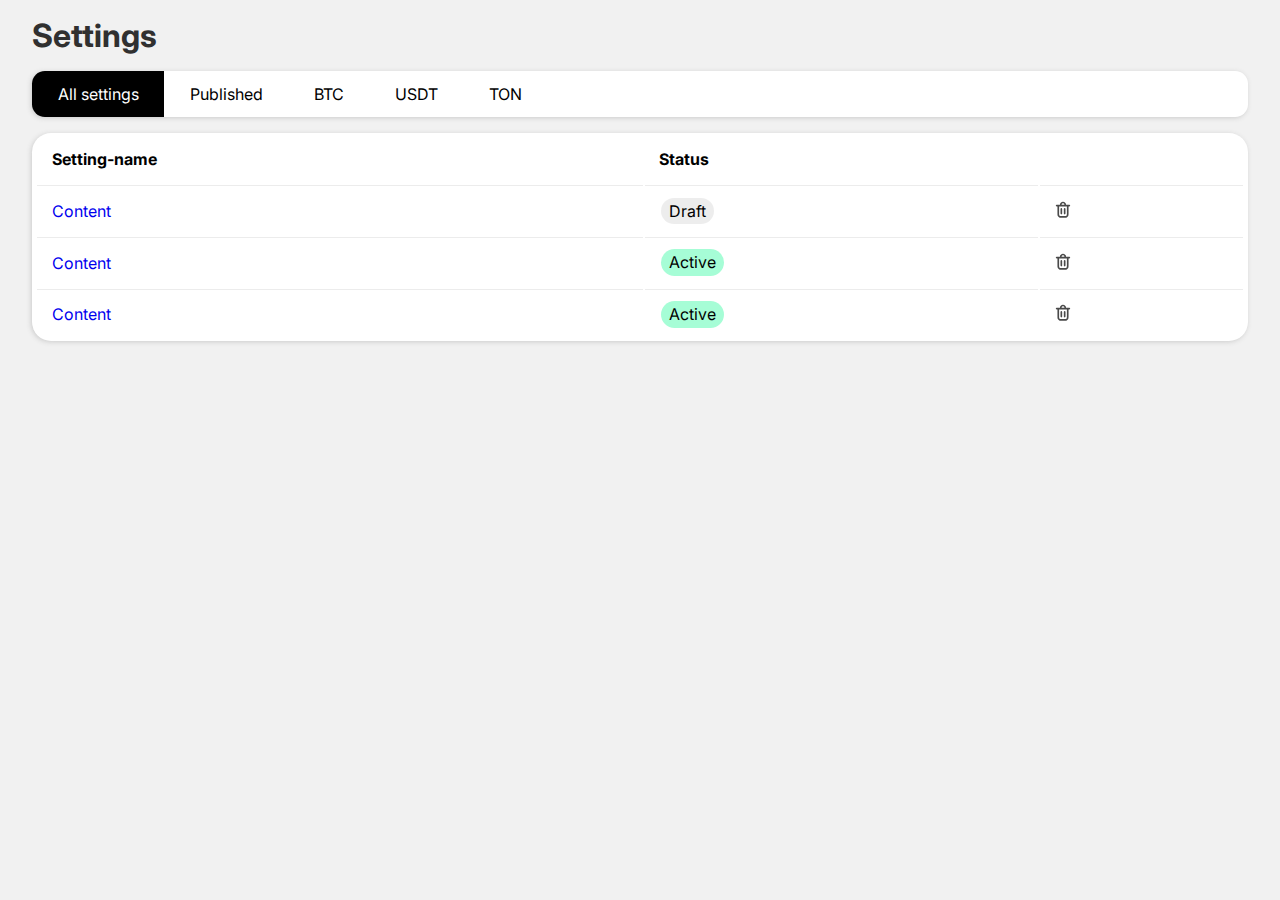
==== index.html @ 3cd2ef2c "laba_4" ====
<!DOCTYPE html>
<html lang="en">
<head>
    <meta charset="UTF-8">
    <meta name="viewport" content="width=device-width, initial-scale=1.0">
    <link rel="stylesheet" href="CSS/main.css">
    <link rel="preconnect" href="https://fonts.googleapis.com">
    <link rel="preconnect" href="https://fonts.gstatic.com" crossorigin>
    <link href="https://fonts.googleapis.com/css2?family=Inter:ital,opsz,wght@0,14..32,100..900;1,14..32,100..900&display=swap" rel="stylesheet">
    
    <title>Shopify</title>
</head>

<body>

    <h1 class="settings">Settings</h1>
    <section class="container">
        <div class="menu">
            <input type="radio" id="btn_all" name="menu" class="menu_radio" checked>
            <label for="btn_all" class="menu_button">All settings</label>
        
            <input type="radio" id="btn_published" name="menu" class="menu_radio">
            <label for="btn_published" class="menu_button">Published</label>
        
            <input type="radio" id="btn_btc" name="menu" class="menu_radio">
            <label for="btn_btc" class="menu_button">BTC</label>
        
            <input type="radio" id="btn_usdt" name="menu" class="menu_radio">
            <label for="btn_usdt" class="menu_button">USDT</label>
        
            <input type="radio" id="btn_ton" name="menu" class="menu_radio">
            <label for="btn_ton" class="menu_button">TON</label>
        </div>
        
        <table class="table">
            <thead>
                <tr>
                <div class="s_n">
                    <th>Setting-name</th>
                    <th>Status</th>
                </div>
                </tr>
            </thead>
            <tbody>
                <tr>
                    <td class="content">
                        <a class="content_link" href="settings-page.html">Content</a>
                    </td>
                    <td class="status">
                        <div>Draft</div>
                    </td>
                    <td>
                        <img class="trash" src="logo/Trash.svg" alt="Delete">
                    </td>
                </tr>
                <tr>
                    <td class="content">
                        <a class="content_link" href="#">Content</a>
                    </td>
                    <td class="status st_active">
                        <div>Active</div>
                    </td>
                    <td>
                        <img class="trash" src="logo/Trash.svg" alt="Delete">
                    </td>
                </tr>
                <tr>
                    <td class="content">
                        <a class="content_link" href="#">Content</a>
                    </td>
                    <td class="status st_active">
                        <div>Active</div>
                    </td>
                    <td>
                        <img class="trash" src="logo/Trash.svg" alt="Delete">
                    </td>
                </tr>
            </tbody>
        </table>
    </section>
</body>
</html>
---- CSS/main.css ----
@charset "UTF-8";
* {
  padding: 0px;
  margin: 0px;
  border: none;
}

*,
*::before,
*::after {
  box-sizing: border-box;
}

/* Links */
a, a:link, a:visited {
  text-decoration: none;
}

a:hover {
  text-decoration: none;
}

/* Common */
aside, nav, footer, header, section, main {
  display: block;
}

h1, h2, h3, h4, h5, h6, p {
  font-size: inherit;
  font-weight: inherit;
}

ul, ul li {
  list-style: none;
}

img {
  vertical-align: top;
}

img, svg {
  height: auto;
}

address {
  font-style: normal;
}

/* Form */
input, textarea, button, select {
  font-family: inherit;
  font-size: inherit;
  color: inherit;
  background-color: transparent;
}

input::-ms-clear {
  display: none;
}

button, input[type=submit] {
  display: inline-block;
  box-shadow: none;
  background-color: transparent;
  background: none;
  cursor: pointer;
}

input:focus, input:active,
button:focus, button:active {
  outline: none;
}

button::-moz-focus-inner {
  padding: 0;
  border: 0;
}

label {
  cursor: pointer;
}

legend {
  display: block;
}

button {
  background: none;
  border: none;
}

/* Медиа-запросы для экранов до 768px */
/* Медиа-запросы для экранов до 480px */
@media (max-width: 480px) {
  .formulas_s {
    margin: 1.4rem 0.8rem !important;
    border-radius: 0.5rem !important;
  }
  .formulas {
    min-width: 22rem !important;
    border-radius: 0.5rem !important;
  }
  .text_input {
    margin: 1rem !important;
    border-radius: 0.5rem !important;
  }
  .menu {
    flex-direction: column;
    width: 100%;
  }
  .link_to_pr {
    justify-content: center;
    width: 100%;
    padding: 0.8rem 1rem;
    background-color: white;
    align-items: center;
    flex-direction: column;
  }
  .link_to_pr a {
    align-items: center;
    text-align: center;
  }
  .link_to_pr div {
    text-align: center;
    background-color: rgba(0, 250, 137, 0.349);
    width: 100%;
    padding: 0.5rem;
  }
  .menu_button:last-child {
    border-bottom-left-radius: 0.8rem;
    border-bottom-right-radius: 0.8rem;
  }
  .menu_radio:first-child + .menu_button {
    border-top-right-radius: 0.8rem !important;
    border-bottom-left-radius: 0 !important;
  }
  .menu_button {
    padding: 0.5rem 0.8rem;
    width: 100%;
    text-align: center;
  }
  .container1 {
    margin: 0 !important;
    padding: 1rem !important;
    display: flex;
    justify-content: center;
    align-items: center;
    flex-direction: column !important;
    gap: 1rem;
  }
  .container1 .buttons {
    flex-direction: column;
    width: 100%;
  }
  .container1 .buttons button {
    border-radius: 0 !important;
    width: 100%;
    padding: 0.4rem;
  }
  .container1 .buttons button:last-child {
    border-bottom-left-radius: 2rem !important;
    border-bottom-right-radius: 2rem !important;
  }
  .flex_0 {
    flex-direction: column !important;
    margin: 1rem !important;
    gap: 0 !important;
  }
  .flex_0 .Formula_sq {
    margin: 0.5rem 0;
    border-radius: 0.5rem !important;
  }
  .flex_0 .Containers_with_books_2 {
    width: 100%;
    gap: 0;
  }
  .buttons_list {
    flex-direction: column;
  }
  .buttons_list button {
    border-radius: 0.5rem !important;
  }
}
body {
  background: #F1F1F1;
  font-family: "Inter";
  margin: 1rem;
}

h1 {
  color: #303030;
  font-size: 2rem;
}

.trash, .pen:hover, .discard:hover, .create_formula:hover, .save:hover {
  cursor: pointer;
}

/* 
-------------------------------------------------------------------
filter-page
-------------------------------------------------------------------
 */
.status {
  padding: 0.5rem;
}

.status div {
  display: inline;
  background-color: rgba(196, 196, 196, 0.3);
  padding: 0.2rem 0.5rem;
  border-radius: 1.2rem;
  margin-left: 0.5rem;
}

.st_active div {
  background-color: rgba(0, 250, 137, 0.349);
}

.settings {
  font-weight: bold;
  margin-top: 2rem;
  font-size: 2rem;
  margin: 1rem;
}

.container {
  margin: 1rem;
}

.table {
  background-color: white;
  border-radius: 1.2rem;
  box-shadow: -1px 1px 5px rgb(204, 204, 204);
  padding: 0 0.2rem;
  width: 100%;
  text-align: left;
  margin: 1rem 0;
  border-color: 1px solid rgba(196, 196, 196, 0.3294117647);
}
.table td {
  border-top: 1px solid rgba(196, 196, 196, 0.3294117647);
}

th, td {
  padding: 0.9rem;
}

.menu {
  background-color: white;
  width: 100%;
  display: flex;
  margin: 1rem 0;
  border-radius: 0.8rem;
  box-shadow: -1px 1px 5px rgb(204, 204, 204);
}

.menu_button {
  padding: 0.8rem 1.6rem;
}

.menu_button:hover {
  background-color: rgba(3, 110, 30, 0.61);
  color: white;
  transition: 0.25s;
}

.menu_button:active {
  background-color: rgba(7, 94, 66, 0.393);
  color: white;
  transition: 0;
}

.menu_radio {
  display: none;
}

.menu_radio:checked + .menu_button {
  background-color: black;
  color: white;
}

.menu_radio:first-child + .menu_button {
  border-radius: 0.8rem;
  border-bottom-right-radius: 0;
  border-top-right-radius: 0;
}

/* 
-------------------------------------------------------------------
settings-page
-------------------------------------------------------------------
*/
.container1 {
  display: flex;
  padding: 1.6rem;
  flex-direction: row;
}

.buttons {
  text-align: right;
  display: flex;
  gap: 0.5rem;
  margin: 0 0.8rem;
}

.link_to_pr {
  text-align: left;
  display: flex;
  flex: 1;
  font-size: 1.1rem;
  margin: 0 1rem;
  gap: 0.8rem;
}

.text_input {
  background-color: white;
  border-radius: 1.2rem;
  box-shadow: -1px 1px 5px rgb(204, 204, 204);
  max-width: 100%;
  padding: 0.8rem;
  margin: 2rem;
  margin-top: 0;
}

.text_i {
  border-collapse: collapse;
  border: 1px solid rgba(196, 196, 196, 0.3294117647);
  padding: 0.6rem;
  border-radius: 0.8rem;
}

.text_i_article {
  color: #303030;
  font-size: 1.2rem;
  margin: 0 0 0.8rem 0;
}

.text_input_lol {
  width: 100%;
}

.discard, .create_formula, .save {
  box-shadow: -1px 1px 5px rgba(229, 229, 229, 0.649);
  display: flex;
  justify-content: center;
  align-items: center;
  font-size: 1.4rem;
  font-weight: bold;
}

.discard {
  background-color: white;
  padding: 0.2rem 0.8rem;
  border-radius: 0.8rem;
}

.discard:hover {
  background-color: #bef2ff;
}

.create_formula {
  background-color: rgb(25, 25, 25);
  padding: 0.2rem 1.2rem;
  border-radius: 0.8rem;
  color: white;
}

.save {
  background-color: rgb(221, 221, 221);
  color: rgb(156, 156, 156);
  padding: 0.2rem 0.8rem;
  border-radius: 0.8rem;
}

.formulas {
  background-color: white;
  border-radius: 1.2rem;
  box-shadow: -1px 1px 5px rgb(204, 204, 204);
  display: flex;
  justify-content: center;
  align-items: center;
  margin: 0 auto;
  min-height: 26rem;
  min-width: 18rem;
  max-width: 40vw;
  height: 44vh;
  flex-direction: column;
  gap: 0.8rem;
}

.t_1 {
  margin: 0 0.5rem;
  font-size: 1.1rem;
  font-weight: bold;
  text-align: center;
}

.b_0 {
  box-shadow: -1px 1px 5px rgba(229, 229, 229, 0.649);
  background-color: rgb(25, 25, 25);
  color: white;
  font-weight: bold;
  padding: 0.4rem;
  width: 2.2rem;
  border-radius: 0.5rem;
}

.image_0 {
  min-height: 10rem;
  height: 23.6vh;
}

.formulas_s {
  background-color: white;
  border-radius: 1.2rem;
  box-shadow: -1px 1px 5px rgb(204, 204, 204);
  padding: 1rem;
  max-width: 100%;
  background-color: white;
  border-radius: 2rem;
  margin: 1.4rem 2.2rem;
}

.table_formulas {
  width: 100%;
  padding: 0.5rem;
  text-align: left;
  font-size: 1rem;
}

.formulas_article {
  font-weight: bold;
  font-size: 2rem;
}

/* 
-------------------------------------------------------------------
formulas-page
-------------------------------------------------------------------
*/
.flex_0 {
  display: flex;
  align-items: flex-start;
  gap: 2.2rem;
  margin: 2rem;
}

.Formula_sq {
  background-color: white;
  border-radius: 1.2rem;
  box-shadow: -1px 1px 5px rgb(204, 204, 204);
  padding: 2rem 1.2rem;
  width: 100%;
}

.Containers_with_books_1 {
  display: flex;
  flex: 1.4;
}

.Containers_with_books_2 {
  display: flex;
  flex: 1;
  flex-direction: column;
  gap: 2.2rem;
}

.article_of_sq {
  margin-bottom: 0.2rem;
}

.t_1_0 {
  margin-bottom: 0.8rem;
}

.t_2_0 {
  margin-top: 0.2rem;
  margin-bottom: 0.85rem;
}

.search_0 {
  border: 1px solid #a5a5a5;
  padding: 0.5rem;
  border-radius: 0.8rem;
  display: flex;
  gap: 0.5rem;
}

.book_container {
  border: 1px solid #a5a5a5;
  padding: 0.9rem;
  display: flex;
  border-radius: 1.2rem;
  flex-direction: column;
  margin-top: 1.6rem;
}

.book_content {
  display: flex;
  gap: 0.8rem;
  padding: 1.1rem;
  border-bottom: 1px solid #d3d3d3;
}

.book_icon {
  border-radius: 0.8rem;
  border: 1px solid #d3d3d3;
}

.book_content_title {
  font-size: 1.1rem;
  font-weight: bold;
  align-self: center;
}

.books_content .book_content:last-child {
  border: none;
}

.book_save_button {
  box-shadow: -1px 1px 5px rgba(229, 229, 229, 0.649);
  display: flex;
  justify-content: center;
  align-items: center;
  width: 100%;
  padding: 0.5rem;
  background-color: rgb(25, 25, 25);
  color: white;
  border-radius: 0.8rem;
}

.books_content {
  overflow: auto;
  max-height: 19rem;
  margin: 0.2rem 0;
}

.checkboxes_list {
  display: flex;
  flex-direction: column;
  align-items: flex-start;
  padding: 0.9rem;
}

.search_0_1 {
  margin: 2rem 0.8rem;
  margin-bottom: 0;
}

.checkbox_square {
  width: 100%;
  display: flex;
  border-bottom: 1px solid #d3d3d3;
}
.checkbox_square .book_content {
  border-bottom: none;
}

.buttons_list {
  width: 100%;
  display: flex;
  gap: 0.2rem;
}

.book_cancel_button {
  box-shadow: -1px 1px 5px rgba(229, 229, 229, 0.649);
  display: flex;
  justify-content: center;
  align-items: center;
  width: 100%;
  background-color: white;
  color: black;
  padding: 0.3rem;
  border-radius: 0.8rem;
  border: 1px solid #d3d3d3;
}

.checkbox_square:last-child {
  border: none;
}

.checkbox_some {
  display: flex;
  flex-direction: column;
  width: 100%;
  border-bottom: 1px solid #d3d3d3;
}

.checkbox_some .checkbox_square {
  padding-left: 2.4rem;
  border: none;
}

.checkbox_some .checkbox_square:first-child {
  padding-left: 0;
}

.checkbox_some:last-child {
  border: none;
}

.checkbox_some .checkbox_square .book_content {
  padding: 0.8rem;
}

.div_with_selected_checkbox {
  display: flex;
  gap: 0.8rem;
  visibility: hidden;
}
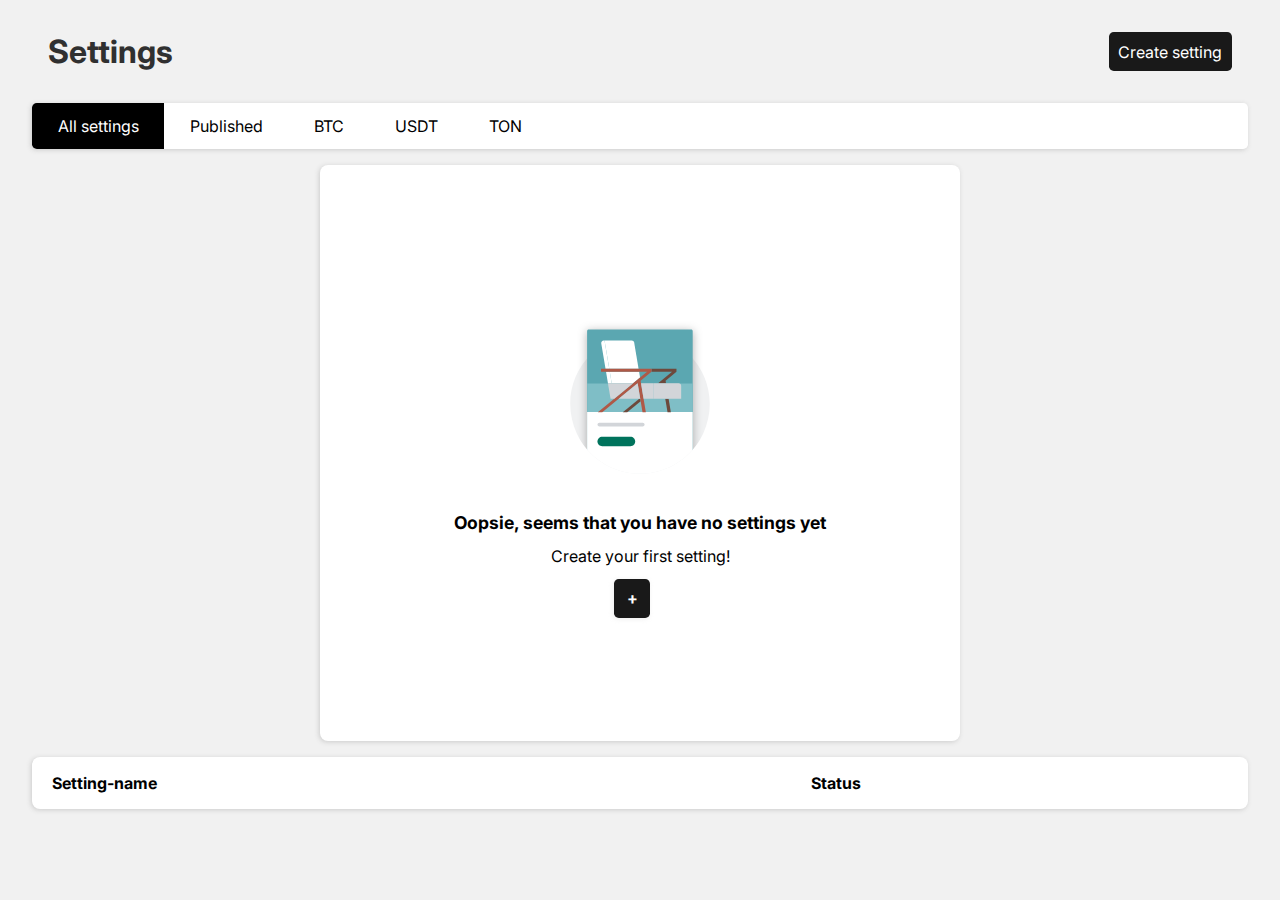
==== commit e26b5369: "Commit name" ====
--- a/index.html
+++ b/index.html
@@ -13,8 +13,15 @@
 
 <body>
 
-    <h1 class="settings">Settings</h1>
     <section class="container">
+        <div class="nav">
+            <h1 class="settings">Settings</h1>
+            <div class="header-controls">
+                <a href="setting.html" class="btn-primary btn" aria-controls="create-setting">
+                    Create setting
+                </a>
+            </div>
+        </div>
         <div class="menu">
             <input type="radio" id="btn_all" name="menu" class="menu_radio" checked>
             <label for="btn_all" class="menu_button">All settings</label>
@@ -31,8 +38,15 @@
             <input type="radio" id="btn_ton" name="menu" class="menu_radio">
             <label for="btn_ton" class="menu_button">TON</label>
         </div>
-        
-        <table class="table">
+
+        <div class="empty-state setting_em">
+            <div class="image"><img class="image_0" src="logo/Illustration.svg" alt="EMPTY"></div>
+            <div class="t_1">Oopsie, seems that you have no settings yet</div>
+            <div class="t_2">Create your first setting!</div>
+            <a href="setting.html" class="b_0 btn-primary" aria-controls="create-setting">+</a>
+        </div>
+        <!-- shablon -->
+        <table class="table settings-table">
             <thead>
                 <tr>
                 <div class="s_n">
@@ -41,42 +55,185 @@
                 </div>
                 </tr>
             </thead>
-            <tbody>
-                <tr>
+            <tbody class="settings-list">
+                <tr class="setting-line hidden" id="setting-line-template">
                     <td class="content">
-                        <a class="content_link" href="settings-page.html">Content</a>
+                        <a class="content_link setting-link" href="setting.html">
+                            2 sec for T-Shirts
+                        </a>
                     </td>
                     <td class="status">
-                        <div>Draft</div>
+                        <div class="st_active status-badge setting-status-badge ">active</div>
                     </td>
                     <td>
-                        <img class="trash" src="logo/Trash.svg" alt="Delete">
-                    </td>
-                </tr>
-                <tr>
-                    <td class="content">
-                        <a class="content_link" href="#">Content</a>
-                    </td>
-                    <td class="status st_active">
-                        <div>Active</div>
-                    </td>
-                    <td>
-                        <img class="trash" src="logo/Trash.svg" alt="Delete">
-                    </td>
-                </tr>
-                <tr>
-                    <td class="content">
-                        <a class="content_link" href="#">Content</a>
-                    </td>
-                    <td class="status st_active">
-                        <div>Active</div>
-                    </td>
-                    <td>
-                        <img class="trash" src="logo/Trash.svg" alt="Delete">
+                        <img class="trash" src="logo/Trash.svg" alt="Delete" aria-controls="create-remove">
                     </td>
                 </tr>
             </tbody>
         </table>
     </section>
+    <script type="application/json" id="state">
+        {
+            "currencies": [
+                {
+                    "id": 1,
+                    "title": "BTC",
+                    "value": 0.0001
+                },
+                {
+                    "id": 2,
+                    "title": "USDT",
+                    "value": 1
+                }
+            ],
+            "settings": [
+                {
+                    "id": 1,
+                    "title": "BTC & USDT increase each 2 sec for T-Shirts",
+                    "status": "active",
+                    "formulas": [
+                        {
+                            "id": 1,
+                            "title": "BTC in used for T-Shirts",
+                            "formula": "X * Y",
+                            "frequency": 2000,
+                            "currency": "BTC",
+                            "targets": {
+                                "collectionsIds": [
+                                    1,
+                                    2
+                                ],
+                                "products": [
+                                    {
+                                        "id": 1,
+                                        "variantsIds": [
+                                            1,
+                                            2
+                                        ]
+                                    }
+                                ]
+                            }
+                        },
+                        {
+                            "id": 1,
+                            "title": "USDT in used for hoodies",
+                            "formula": "X + Y",
+                            "frequency": 2000,
+                            "currency": "USDT",
+                            "targets": {
+                                "collectionsIds": [
+                                    3,
+                                    4
+                                ],
+                                "products": [
+                                    {
+                                        "id": 3,
+                                        "variants": [
+                                            1,
+                                            2,
+                                            3
+                                        ]
+                                    }
+                                ]
+                            }
+                        }
+                    ]
+                }
+            ],
+            "collections": [
+                {
+                    "id": 1,
+                    "title": "T-Shirts"
+                },
+                {
+                    "id": 2,
+                    "title": "Hoodies"
+                },
+                {
+                    "id": 3,
+                    "title": "Socks"
+                },
+                {
+                    "id": 4,
+                    "title": "Caps"
+                }
+            ],
+            "products": [
+                {
+                    "id": 1,
+                    "title": "Product 1",
+                    "price": 11,
+                    "variants": [
+                        {
+                            "id": 1,
+                            "title": "Black",
+                            "price": 11
+                        },
+                        {
+                            "id": 2,
+                            "title": "Red",
+                            "price": 12
+                        },
+                        {
+                            "id": 3,
+                            "title": "White",
+                            "price": 13
+                        }
+                    ]
+                },
+                {
+                    "id": 2,
+                    "title": "Product 2",
+                    "price": 15,
+                    "variants": []
+                },
+                {
+                    "id": 3,
+                    "title": "Product 3",
+                    "price": 20.99,
+                    "variants": [
+                        {
+                            "id": 1,
+                            "title": "Black",
+                            "price": 29.99
+                        },
+                        {
+                            "id": 2,
+                            "title": "Red",
+                            "price": 20.99
+                        },
+                        {
+                            "id": 3,
+                            "title": "White",
+                            "price": 29.99
+                        }
+                    ]
+                },
+                {
+                    "id": 4,
+                    "title": "Product 4",
+                    "price": 50,
+                    "variants": [
+                        {
+                            "id": 1,
+                            "title": "XXL",
+                            "price": 55.99
+                        },
+                        {
+                            "id": 2,
+                            "title": "XL",
+                            "price": 51.99
+                        },
+                        {
+                            "id": 3,
+                            "title": "L",
+                            "price": 50
+                        }
+                    ]
+                }
+            ]
+        }        
+    </script>
+    <script src="script/settings-page.js"></script>
 </body>
 </html>--- a/CSS/main.css
+++ b/CSS/main.css
@@ -127,11 +127,11 @@
     padding: 0.5rem;
   }
   .menu_button:last-child {
-    border-bottom-left-radius: 0.8rem;
-    border-bottom-right-radius: 0.8rem;
+    border-bottom-left-radius: 0.3rem;
+    border-bottom-right-radius: 0.3rem;
   }
   .menu_radio:first-child + .menu_button {
-    border-top-right-radius: 0.8rem !important;
+    border-top-right-radius: 0.3rem !important;
     border-bottom-left-radius: 0 !important;
   }
   .menu_button {
@@ -209,12 +209,12 @@
   display: inline;
   background-color: rgba(196, 196, 196, 0.3);
   padding: 0.2rem 0.5rem;
-  border-radius: 1.2rem;
+  border-radius: 0.5rem;
   margin-left: 0.5rem;
 }
 
-.st_active div {
-  background-color: rgba(0, 250, 137, 0.349);
+.st_active {
+  background-color: rgba(0, 250, 137, 0.349) !important;
 }
 
 .settings {
@@ -230,7 +230,7 @@
 
 .table {
   background-color: white;
-  border-radius: 1.2rem;
+  border-radius: 0.5rem;
   box-shadow: -1px 1px 5px rgb(204, 204, 204);
   padding: 0 0.2rem;
   width: 100%;
@@ -251,7 +251,7 @@
   width: 100%;
   display: flex;
   margin: 1rem 0;
-  border-radius: 0.8rem;
+  border-radius: 0.3rem;
   box-shadow: -1px 1px 5px rgb(204, 204, 204);
 }
 
@@ -281,7 +281,7 @@
 }
 
 .menu_radio:first-child + .menu_button {
-  border-radius: 0.8rem;
+  border-radius: 0.3rem;
   border-bottom-right-radius: 0;
   border-top-right-radius: 0;
 }
@@ -315,7 +315,7 @@
 
 .text_input {
   background-color: white;
-  border-radius: 1.2rem;
+  border-radius: 0.5rem;
   box-shadow: -1px 1px 5px rgb(204, 204, 204);
   max-width: 100%;
   padding: 0.8rem;
@@ -327,7 +327,7 @@
   border-collapse: collapse;
   border: 1px solid rgba(196, 196, 196, 0.3294117647);
   padding: 0.6rem;
-  border-radius: 0.8rem;
+  border-radius: 0.3rem;
 }
 
 .text_i_article {
@@ -352,7 +352,7 @@
 .discard {
   background-color: white;
   padding: 0.2rem 0.8rem;
-  border-radius: 0.8rem;
+  border-radius: 0.3rem;
 }
 
 .discard:hover {
@@ -362,7 +362,7 @@
 .create_formula {
   background-color: rgb(25, 25, 25);
   padding: 0.2rem 1.2rem;
-  border-radius: 0.8rem;
+  border-radius: 0.3rem;
   color: white;
 }
 
@@ -370,12 +370,12 @@
   background-color: rgb(221, 221, 221);
   color: rgb(156, 156, 156);
   padding: 0.2rem 0.8rem;
-  border-radius: 0.8rem;
-}
-
-.formulas {
-  background-color: white;
-  border-radius: 1.2rem;
+  border-radius: 0.3rem;
+}
+
+.empty-state {
+  background-color: white;
+  border-radius: 0.5rem;
   box-shadow: -1px 1px 5px rgb(204, 204, 204);
   display: flex;
   justify-content: center;
@@ -398,6 +398,9 @@
 
 .b_0 {
   box-shadow: -1px 1px 5px rgba(229, 229, 229, 0.649);
+  display: flex;
+  justify-content: center;
+  align-items: center;
   background-color: rgb(25, 25, 25);
   color: white;
   font-weight: bold;
@@ -413,7 +416,7 @@
 
 .formulas_s {
   background-color: white;
-  border-radius: 1.2rem;
+  border-radius: 0.5rem;
   box-shadow: -1px 1px 5px rgb(204, 204, 204);
   padding: 1rem;
   max-width: 100%;
@@ -448,7 +451,7 @@
 
 .Formula_sq {
   background-color: white;
-  border-radius: 1.2rem;
+  border-radius: 0.5rem;
   box-shadow: -1px 1px 5px rgb(204, 204, 204);
   padding: 2rem 1.2rem;
   width: 100%;
@@ -482,7 +485,7 @@
 .search_0 {
   border: 1px solid #a5a5a5;
   padding: 0.5rem;
-  border-radius: 0.8rem;
+  border-radius: 0.3rem;
   display: flex;
   gap: 0.5rem;
 }
@@ -491,7 +494,7 @@
   border: 1px solid #a5a5a5;
   padding: 0.9rem;
   display: flex;
-  border-radius: 1.2rem;
+  border-radius: 0.5rem;
   flex-direction: column;
   margin-top: 1.6rem;
 }
@@ -504,7 +507,7 @@
 }
 
 .book_icon {
-  border-radius: 0.8rem;
+  border-radius: 0.3rem;
   border: 1px solid #d3d3d3;
 }
 
@@ -527,7 +530,7 @@
   padding: 0.5rem;
   background-color: rgb(25, 25, 25);
   color: white;
-  border-radius: 0.8rem;
+  border-radius: 0.3rem;
 }
 
 .books_content {
@@ -572,7 +575,7 @@
   background-color: white;
   color: black;
   padding: 0.3rem;
-  border-radius: 0.8rem;
+  border-radius: 0.3rem;
   border: 1px solid #d3d3d3;
 }
 
@@ -608,4 +611,33 @@
   display: flex;
   gap: 0.8rem;
   visibility: hidden;
+}
+
+.nav {
+  display: flex;
+  justify-content: space-between;
+  align-items: center;
+}
+
+.btn-primary {
+  padding: 0.6rem;
+  background-color: rgb(25, 25, 25);
+  color: white;
+  margin-right: 1rem;
+  border-radius: 0.3rem;
+}
+
+.shablon {
+  display: none;
+}
+
+.setting_em {
+  min-height: 26rem;
+  min-width: 18rem;
+  max-width: 50vw;
+  height: 64vh;
+}
+
+.hidden {
+  display: none;
 }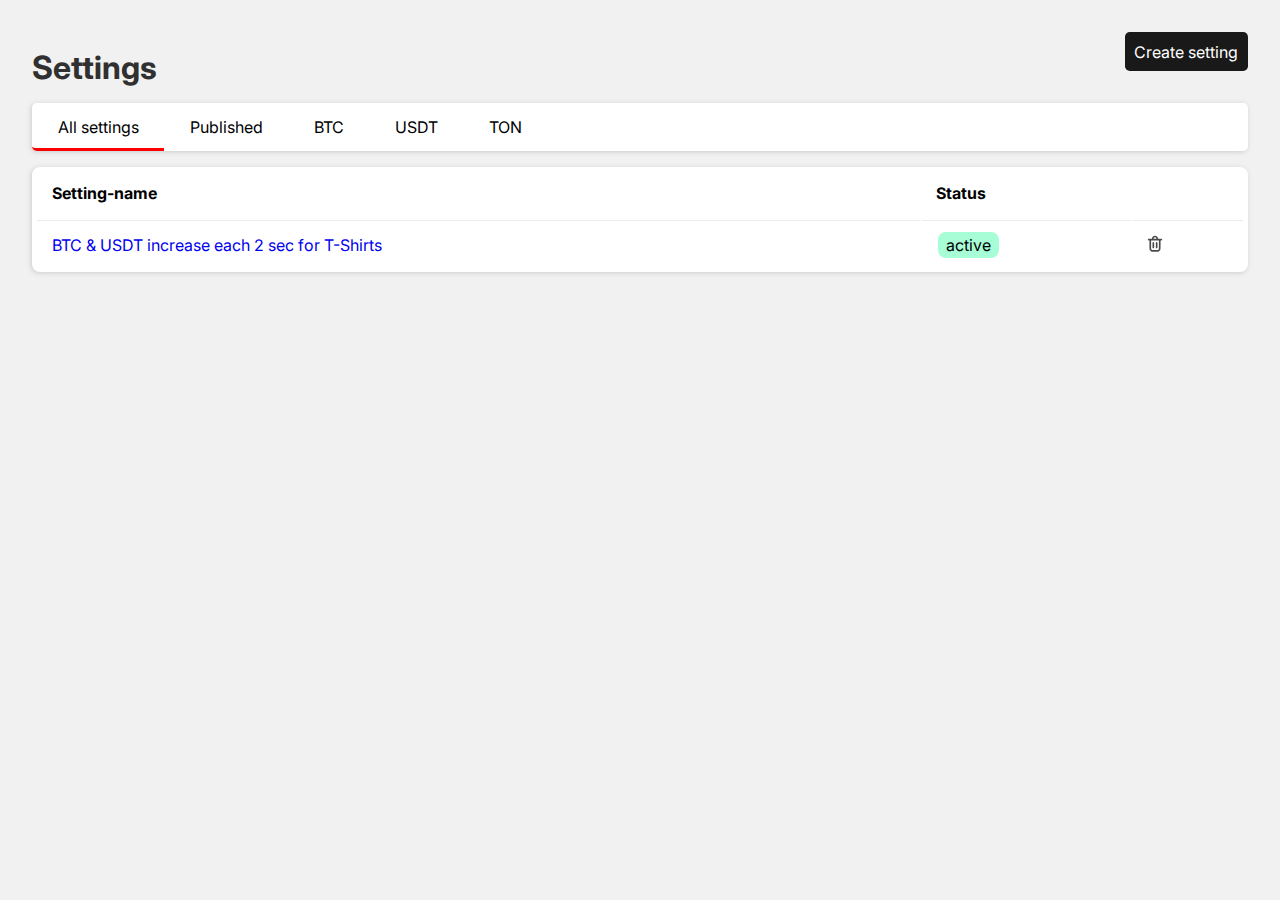
==== commit fa52f696: "laba.8" ====
--- a/index.html
+++ b/index.html
@@ -3,7 +3,7 @@
 <head>
     <meta charset="UTF-8">
     <meta name="viewport" content="width=device-width, initial-scale=1.0">
-    <link rel="stylesheet" href="CSS/main.css">
+    <link rel="stylesheet" href="css/main.css">
     <link rel="preconnect" href="https://fonts.googleapis.com">
     <link rel="preconnect" href="https://fonts.gstatic.com" crossorigin>
     <link href="https://fonts.googleapis.com/css2?family=Inter:ital,opsz,wght@0,14..32,100..900;1,14..32,100..900&display=swap" rel="stylesheet">
@@ -39,11 +39,11 @@
             <label for="btn_ton" class="menu_button">TON</label>
         </div>
 
-        <div class="empty-state setting_em">
+        <div class="empty-state">
             <div class="image"><img class="image_0" src="logo/Illustration.svg" alt="EMPTY"></div>
             <div class="t_1">Oopsie, seems that you have no settings yet</div>
             <div class="t_2">Create your first setting!</div>
-            <a href="setting.html" class="b_0 btn-primary" aria-controls="create-setting">+</a>
+            <button href="setting.html" class="b_0" aria-controls="create-setting">+</button>
         </div>
         <!-- shablon -->
         <table class="table settings-table">
@@ -72,168 +72,6 @@
             </tbody>
         </table>
     </section>
-    <script type="application/json" id="state">
-        {
-            "currencies": [
-                {
-                    "id": 1,
-                    "title": "BTC",
-                    "value": 0.0001
-                },
-                {
-                    "id": 2,
-                    "title": "USDT",
-                    "value": 1
-                }
-            ],
-            "settings": [
-                {
-                    "id": 1,
-                    "title": "BTC & USDT increase each 2 sec for T-Shirts",
-                    "status": "active",
-                    "formulas": [
-                        {
-                            "id": 1,
-                            "title": "BTC in used for T-Shirts",
-                            "formula": "X * Y",
-                            "frequency": 2000,
-                            "currency": "BTC",
-                            "targets": {
-                                "collectionsIds": [
-                                    1,
-                                    2
-                                ],
-                                "products": [
-                                    {
-                                        "id": 1,
-                                        "variantsIds": [
-                                            1,
-                                            2
-                                        ]
-                                    }
-                                ]
-                            }
-                        },
-                        {
-                            "id": 1,
-                            "title": "USDT in used for hoodies",
-                            "formula": "X + Y",
-                            "frequency": 2000,
-                            "currency": "USDT",
-                            "targets": {
-                                "collectionsIds": [
-                                    3,
-                                    4
-                                ],
-                                "products": [
-                                    {
-                                        "id": 3,
-                                        "variants": [
-                                            1,
-                                            2,
-                                            3
-                                        ]
-                                    }
-                                ]
-                            }
-                        }
-                    ]
-                }
-            ],
-            "collections": [
-                {
-                    "id": 1,
-                    "title": "T-Shirts"
-                },
-                {
-                    "id": 2,
-                    "title": "Hoodies"
-                },
-                {
-                    "id": 3,
-                    "title": "Socks"
-                },
-                {
-                    "id": 4,
-                    "title": "Caps"
-                }
-            ],
-            "products": [
-                {
-                    "id": 1,
-                    "title": "Product 1",
-                    "price": 11,
-                    "variants": [
-                        {
-                            "id": 1,
-                            "title": "Black",
-                            "price": 11
-                        },
-                        {
-                            "id": 2,
-                            "title": "Red",
-                            "price": 12
-                        },
-                        {
-                            "id": 3,
-                            "title": "White",
-                            "price": 13
-                        }
-                    ]
-                },
-                {
-                    "id": 2,
-                    "title": "Product 2",
-                    "price": 15,
-                    "variants": []
-                },
-                {
-                    "id": 3,
-                    "title": "Product 3",
-                    "price": 20.99,
-                    "variants": [
-                        {
-                            "id": 1,
-                            "title": "Black",
-                            "price": 29.99
-                        },
-                        {
-                            "id": 2,
-                            "title": "Red",
-                            "price": 20.99
-                        },
-                        {
-                            "id": 3,
-                            "title": "White",
-                            "price": 29.99
-                        }
-                    ]
-                },
-                {
-                    "id": 4,
-                    "title": "Product 4",
-                    "price": 50,
-                    "variants": [
-                        {
-                            "id": 1,
-                            "title": "XXL",
-                            "price": 55.99
-                        },
-                        {
-                            "id": 2,
-                            "title": "XL",
-                            "price": 51.99
-                        },
-                        {
-                            "id": 3,
-                            "title": "L",
-                            "price": 50
-                        }
-                    ]
-                }
-            ]
-        }        
-    </script>
-    <script src="script/settings-page.js"></script>
+    <script src="scripts/index.js"></script>
 </body>
 </html>--- a/css/main.css
+++ b/css/main.css
@@ -0,0 +1,662 @@
+@charset "UTF-8";
+* {
+  padding: 0px;
+  margin: 0px;
+  border: none;
+}
+
+*,
+*::before,
+*::after {
+  box-sizing: border-box;
+}
+
+/* Links */
+a, a:link, a:visited {
+  text-decoration: none;
+}
+
+a:hover {
+  text-decoration: none;
+}
+
+/* Common */
+aside, nav, footer, header, section, main {
+  display: block;
+}
+
+h1, h2, h3, h4, h5, h6, p {
+  font-size: inherit;
+  font-weight: inherit;
+}
+
+ul, ul li {
+  list-style: none;
+}
+
+img {
+  vertical-align: top;
+}
+
+img, svg {
+  height: auto;
+}
+
+address {
+  font-style: normal;
+}
+
+/* Form */
+input, textarea, button, select {
+  font-family: inherit;
+  font-size: inherit;
+  color: inherit;
+  background-color: transparent;
+}
+
+input::-ms-clear {
+  display: none;
+}
+
+button, input[type=submit] {
+  display: inline-block;
+  box-shadow: none;
+  background-color: transparent;
+  background: none;
+  cursor: pointer;
+}
+
+input:focus, input:active,
+button:focus, button:active {
+  outline: none;
+}
+
+button::-moz-focus-inner {
+  padding: 0;
+  border: 0;
+}
+
+label {
+  cursor: pointer;
+}
+
+legend {
+  display: block;
+}
+
+button {
+  background: none;
+  border: none;
+}
+
+/* Медиа-запросы для экранов до 768px */
+/* Медиа-запросы для экранов до 480px */
+@media (max-width: 480px) {
+  .menu {
+    max-height: none !important;
+  }
+  .formulas_s {
+    margin: 1.4rem 0.8rem !important;
+    border-radius: 0.5rem !important;
+  }
+  .formulas {
+    min-width: 22rem !important;
+    border-radius: 0.5rem !important;
+  }
+  .text_input {
+    margin: 1rem !important;
+    border-radius: 0.5rem !important;
+  }
+  .menu {
+    flex-direction: column;
+    width: 100%;
+  }
+  .link_to_pr {
+    justify-content: center;
+    width: 100%;
+    padding: 0.8rem 1rem;
+    background-color: white;
+    align-items: center;
+    flex-direction: column;
+  }
+  .link_to_pr a {
+    align-items: center;
+    text-align: center;
+  }
+  .link_to_pr div {
+    text-align: center;
+    background-color: rgba(0, 250, 137, 0.349);
+    width: 100%;
+    padding: 0.5rem;
+  }
+  .menu_button:last-child {
+    border-bottom-left-radius: 0.3rem;
+    border-bottom-right-radius: 0.3rem;
+  }
+  .menu_radio:first-child + .menu_button {
+    border-top-right-radius: 0.3rem !important;
+    border-bottom-left-radius: 0 !important;
+  }
+  .menu_button {
+    padding: 0.5rem 0.8rem;
+    width: 100%;
+    text-align: center;
+  }
+  .container1 {
+    margin: 0 !important;
+    padding: 1rem !important;
+    display: flex;
+    justify-content: center;
+    align-items: center;
+    flex-direction: column !important;
+    gap: 1rem;
+  }
+  .container1 .buttons {
+    flex-direction: column;
+    width: 100%;
+  }
+  .container1 .buttons button {
+    border-radius: 0 !important;
+    width: 100%;
+    padding: 0.4rem;
+  }
+  .container1 .buttons button:last-child {
+    border-bottom-left-radius: 2rem !important;
+    border-bottom-right-radius: 2rem !important;
+  }
+  .flex_0 {
+    flex-direction: column !important;
+    margin: 1rem !important;
+    gap: 0 !important;
+  }
+  .flex_0 .Formula_sq {
+    margin: 0.5rem 0;
+    border-radius: 0.5rem !important;
+  }
+  .flex_0 .Containers_with_books_2 {
+    width: 100%;
+    gap: 0;
+  }
+  .buttons_list {
+    flex-direction: column;
+  }
+  .buttons_list button {
+    border-radius: 0.5rem !important;
+  }
+}
+body {
+  background: #F1F1F1;
+  font-family: "Inter";
+  margin: 1rem;
+}
+
+h1 {
+  color: #303030;
+  font-size: 2rem;
+}
+
+.trash, .pen:hover, .discard:hover, .create_formula:hover, .save:hover {
+  cursor: pointer;
+}
+
+/* 
+-------------------------------------------------------------------
+filter-page
+-------------------------------------------------------------------
+ */
+.status {
+  padding: 0.5rem;
+}
+
+.status div {
+  display: inline;
+  background-color: rgba(196, 196, 196, 0.3);
+  padding: 0.2rem 0.5rem;
+  border-radius: 0.5rem;
+  margin-left: 0.5rem;
+}
+
+.st_active {
+  background-color: rgba(0, 250, 137, 0.349) !important;
+}
+
+.settings {
+  font-weight: bold;
+  margin-top: 2rem;
+  font-size: 2rem;
+}
+
+.container {
+  margin: 1rem;
+}
+
+.table {
+  background-color: white;
+  border-radius: 0.5rem;
+  box-shadow: -1px 1px 5px rgb(204, 204, 204);
+  padding: 0 0.2rem;
+  width: 100%;
+  text-align: left;
+  margin: 1rem 0;
+  border-color: 1px solid rgba(196, 196, 196, 0.3294117647);
+}
+.table td {
+  border-top: 1px solid rgba(196, 196, 196, 0.3294117647);
+}
+
+th, td {
+  padding: 0.9rem;
+}
+
+.menu {
+  background-color: white;
+  width: 100%;
+  max-height: 3rem;
+  display: flex;
+  margin: 1rem 0;
+  border-radius: 0.3rem;
+  box-shadow: -1px 1px 5px rgb(204, 204, 204);
+}
+
+.menu_button {
+  padding: 0.9rem 1.6rem;
+}
+
+.menu_button:hover {
+  background-color: rgb(255, 0, 0);
+  color: white;
+  transition: 0.25s;
+}
+
+.menu_button:active {
+  background-color: rgba(7, 94, 66, 0.393);
+  color: white;
+  transition: 0;
+}
+
+.menu_radio {
+  display: none;
+}
+
+.menu_radio:checked + .menu_button {
+  border-bottom: 3px solid rgb(255, 0, 0);
+}
+
+.menu_radio:first-child + .menu_button {
+  border-radius: 0.3rem;
+  border-bottom-right-radius: 0;
+  border-top-right-radius: 0;
+}
+
+/* 
+-------------------------------------------------------------------
+settings-page
+-------------------------------------------------------------------
+*/
+.container1 {
+  display: flex;
+  padding: 1.6rem;
+  flex-direction: row;
+}
+
+.buttons {
+  text-align: right;
+  display: flex;
+  gap: 0.5rem;
+  margin: 0 0.5rem;
+}
+
+.link_to_pr {
+  text-align: left;
+  display: flex;
+  flex: 1;
+  font-size: 1.1rem;
+  margin: 0 0.5rem;
+  gap: 0.8rem;
+}
+
+.text_input {
+  background-color: white;
+  border-radius: 0.5rem;
+  box-shadow: -1px 1px 5px rgb(204, 204, 204);
+  max-width: 100%;
+  padding: 0.8rem;
+  margin: 2rem;
+  margin-top: 0;
+}
+
+.text_i {
+  border-collapse: collapse;
+  border: 1px solid rgba(196, 196, 196, 0.3294117647);
+  padding: 0.6rem;
+  border-radius: 0.3rem;
+}
+
+.text_i_article {
+  color: #303030;
+  font-size: 1.2rem;
+  margin: 0 0 0.8rem 0;
+}
+
+.text_input_lol {
+  width: 100%;
+}
+
+.discard, .create_formula, .save {
+  box-shadow: -1px 1px 5px rgba(229, 229, 229, 0.649);
+  display: flex;
+  justify-content: center;
+  align-items: center;
+  font-size: 1.4rem;
+  font-weight: bold;
+}
+
+.discard {
+  background-color: white;
+  padding: 0.2rem 0.8rem;
+  border-radius: 0.3rem;
+}
+
+.create_formula {
+  background-color: rgb(25, 25, 25);
+  padding: 0.2rem 1.2rem;
+  border-radius: 0.3rem;
+  color: white;
+}
+
+.save {
+  background-color: rgb(25, 25, 25);
+  color: white;
+  padding: 0.2rem 0.8rem;
+  border-radius: 0.3rem;
+}
+
+.discard:hover, .save:hover, .create_formula:hover {
+  opacity: 0.95;
+}
+
+.empty-state {
+  background-color: white;
+  border-radius: 0.5rem;
+  box-shadow: -1px 1px 5px rgb(204, 204, 204);
+  display: flex;
+  justify-content: center;
+  align-items: center;
+  margin: 0 auto;
+  min-height: 26rem;
+  min-width: 18rem;
+  max-width: 50vw;
+  height: 64vh;
+  flex-direction: column;
+  gap: 0.8rem;
+}
+
+.t_1 {
+  margin: 0 0.5rem;
+  font-size: 1.8rem;
+  font-weight: bold;
+  text-align: center;
+}
+
+.b_0 {
+  box-shadow: -1px 1px 5px rgba(229, 229, 229, 0.649);
+  display: flex;
+  justify-content: center;
+  align-items: center;
+  background-color: rgb(25, 25, 25);
+  color: white;
+  font-weight: bold;
+  padding: 0.5rem;
+  width: 2.2rem;
+  border-radius: 0.5rem;
+}
+
+.image_0 {
+  min-height: 10rem;
+  height: 23.6vh;
+}
+
+.formulas_s {
+  background-color: white;
+  border-radius: 0.5rem;
+  box-shadow: -1px 1px 5px rgb(204, 204, 204);
+  padding: 1rem;
+  max-width: 100%;
+  background-color: white;
+  border-radius: 0.5rem;
+  margin: 1.4rem 2rem;
+}
+
+.linkToFormulasPage:hover {
+  cursor: pointer;
+}
+
+.table_formulas {
+  width: 100%;
+  padding: 0.5rem;
+  text-align: left;
+  font-size: 1rem;
+}
+
+.formulas_article {
+  font-weight: bold;
+  font-size: 2rem;
+}
+
+/* 
+-------------------------------------------------------------------
+formulas-page
+-------------------------------------------------------------------
+*/
+.flex_0 {
+  display: flex;
+  align-items: flex-start;
+  gap: 2.2rem;
+  margin: 2rem;
+}
+
+.Formula_sq {
+  background-color: white;
+  border-radius: 0.5rem;
+  box-shadow: -1px 1px 5px rgb(204, 204, 204);
+  padding: 2rem 1.2rem;
+  width: 100%;
+}
+
+.Containers_with_books_1 {
+  display: flex;
+  flex: 1.4;
+}
+
+.Containers_with_books_2 {
+  display: flex;
+  flex: 1;
+  flex-direction: column;
+  gap: 2.2rem;
+}
+
+.article_of_sq {
+  margin-bottom: 0.2rem;
+}
+
+.t_1_0 {
+  margin-bottom: 0.8rem;
+}
+
+.t_2_0 {
+  margin-top: 0.2rem;
+  margin-bottom: 0.85rem;
+}
+
+.search_0 {
+  border: 1px solid #a5a5a5;
+  padding: 0.5rem;
+  border-radius: 0.3rem;
+  display: flex;
+  gap: 0.5rem;
+}
+
+.book_container {
+  border: 1px solid #a5a5a5;
+  padding: 0.9rem;
+  display: flex;
+  border-radius: 0.5rem;
+  flex-direction: column;
+  margin-top: 1.6rem;
+}
+
+.book_content {
+  display: flex;
+  gap: 0.8rem;
+  padding: 1.1rem;
+  border-bottom: 1px solid rgba(208, 208, 208, 0.462745098);
+}
+
+.book_icon {
+  border-radius: 0.3rem;
+  border: 1px solid rgba(208, 208, 208, 0.462745098);
+}
+
+.book_content_title {
+  font-size: 1.1rem;
+  font-weight: bold;
+  align-self: center;
+}
+
+.books_content .book_content:last-child {
+  border: none;
+}
+
+.book_save_button {
+  box-shadow: -1px 1px 5px rgba(229, 229, 229, 0.649);
+  display: flex;
+  justify-content: center;
+  align-items: center;
+  width: 100%;
+  padding: 0.5rem;
+  background-color: rgb(25, 25, 25);
+  color: white;
+  border-radius: 0.3rem;
+}
+
+.books_content {
+  overflow: hidden;
+  max-height: 14.25rem;
+  margin: 0.2rem 0;
+}
+
+.checkboxes_list {
+  display: flex;
+  flex-direction: column;
+  align-items: flex-start;
+  padding: 0.9rem;
+}
+
+.search_0_1 {
+  margin: 2rem 0.8rem;
+  margin-bottom: 0;
+}
+
+.checkbox_square {
+  width: 100%;
+  display: flex;
+  border-bottom: 1px solid rgba(208, 208, 208, 0.462745098);
+}
+.checkbox_square .book_content {
+  border-bottom: none;
+}
+
+.buttons_list {
+  width: 100%;
+  display: flex;
+  gap: 0.2rem;
+}
+
+.book_cancel_button {
+  box-shadow: -1px 1px 5px rgba(229, 229, 229, 0.649);
+  display: flex;
+  justify-content: center;
+  align-items: center;
+  width: 100%;
+  background-color: white;
+  color: black;
+  padding: 0.3rem;
+  border-radius: 0.3rem;
+  border: 1px solid rgba(208, 208, 208, 0.462745098);
+}
+
+.checkbox_square:last-child {
+  border: none;
+}
+
+.checkbox_some {
+  display: flex;
+  flex-direction: column;
+  width: 100%;
+  border-bottom: 1px solid rgba(208, 208, 208, 0.462745098);
+}
+
+.checkbox_some .checkbox_square {
+  padding-left: 2.4rem;
+  border: none;
+}
+
+.checkbox_some .checkbox_square:first-child {
+  padding-left: 0;
+}
+
+.checkbox_some:last-child {
+  border: none;
+}
+
+.checkbox_some .checkbox_square .book_content {
+  padding: 0.8rem;
+}
+
+.div_with_selected_checkbox {
+  display: flex;
+  gap: 0.8rem;
+  visibility: hidden;
+}
+
+.nav {
+  display: flex;
+  justify-content: space-between;
+  align-items: center;
+}
+
+.btn-primary {
+  background-color: rgb(25, 25, 25);
+  color: white;
+  border-radius: 0.3rem;
+  padding: 0.6rem;
+}
+
+.shablon {
+  display: none;
+}
+
+.hidden {
+  display: none;
+}
+
+#home {
+  cursor: pointer;
+}
+
+.t-stylish {
+  padding: 0.5rem 0 0.5rem 0;
+  text-align: center;
+  color: rgb(113, 113, 113);
+  border-bottom: 1px solid rgba(208, 208, 208, 0.462745098);
+}
+
+.book_input {
+  display: none;
+}
+
+.book_radio {
+  display: flex;
+  gap: 0.8rem;
+  width: 100%;
+}